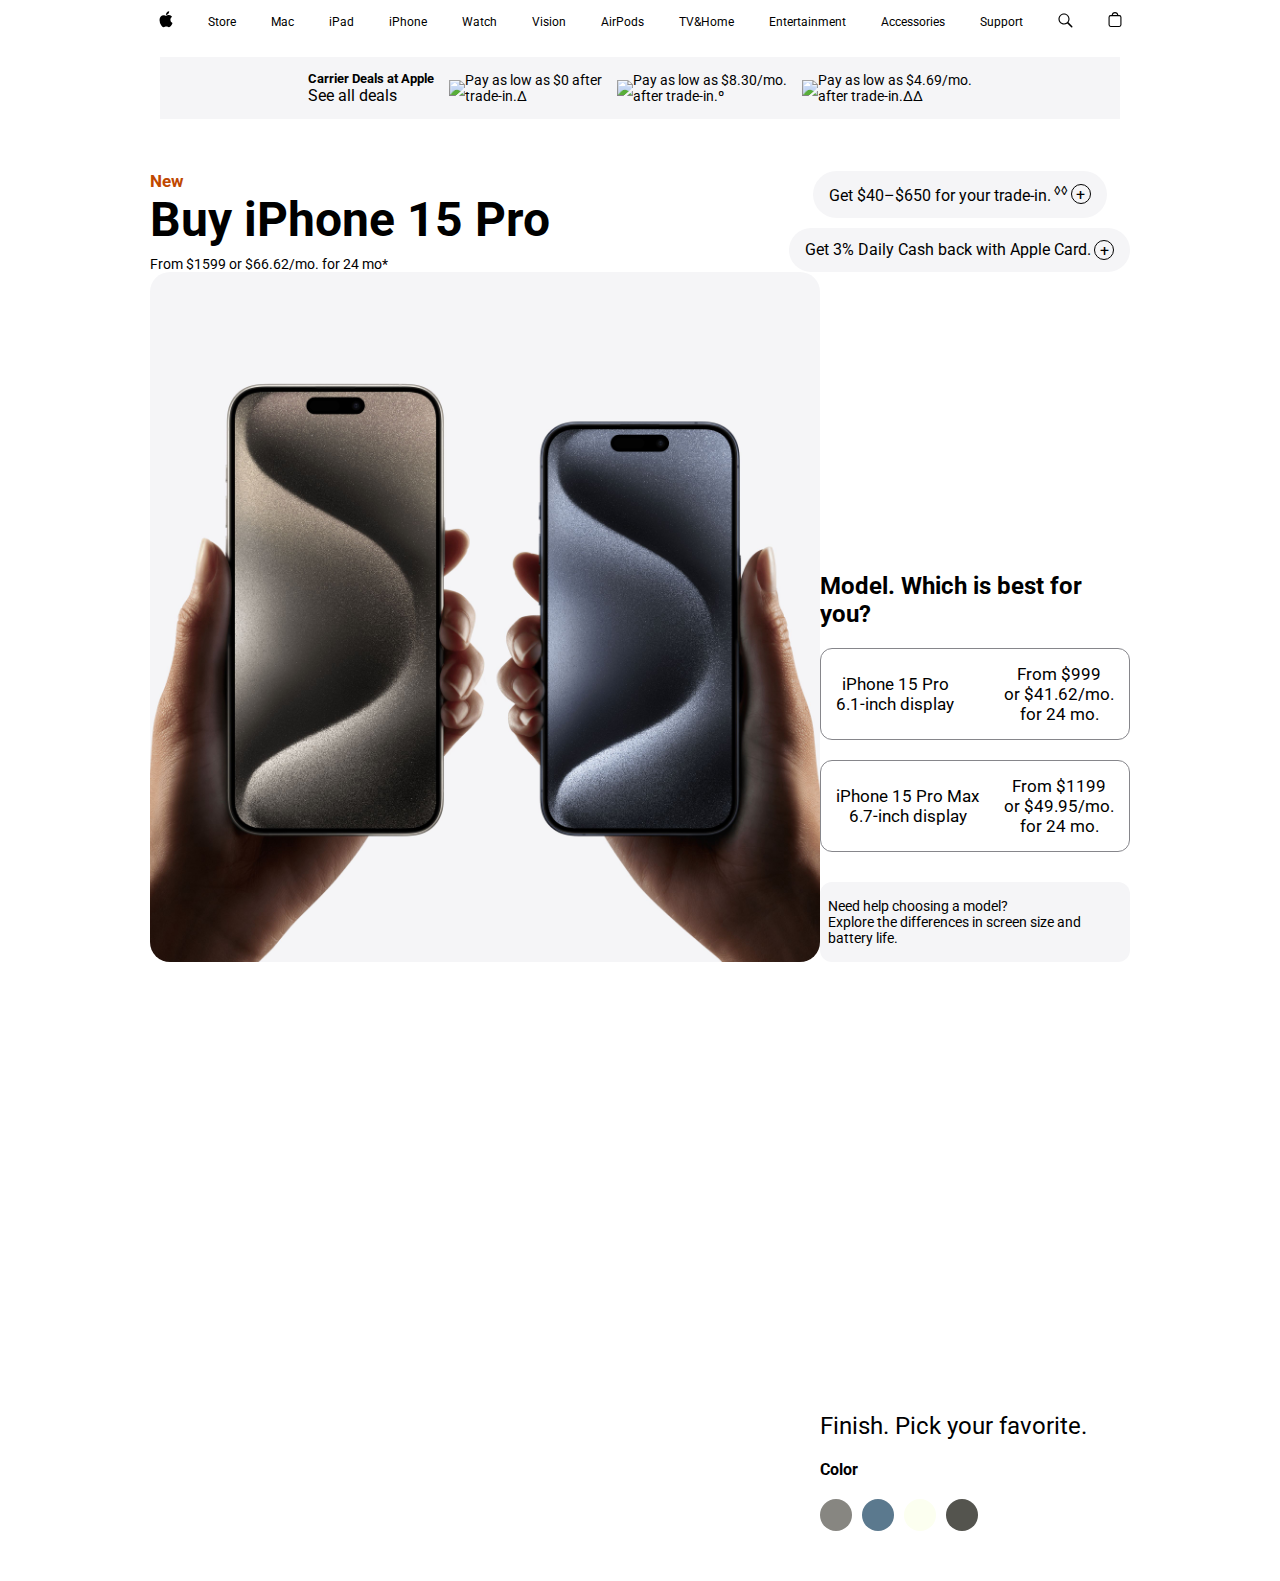
==== index.html @ 76b11230 "first commit" ====
<!DOCTYPE html>
<html lang="en">
<head>
    <meta charset="UTF-8">
    <meta name="viewport" content="width=device-width, initial-scale=1.0">
    <link href="https://fonts.googleapis.com/css2?family=Roboto:wght@100;300;400;500;700;900&display=swap" rel="stylesheet">
    <title>Shakhzod</title>
    <link rel="stylesheet" href="./style.css">
</head>
<body>

    <section class="header">
        <div class="wrapper">
            <div class="container">
            <a href="#"><svg height="44" viewBox="0 0 14 44" width="14" xmlns="http://www.w3.org/2000/svg">
                <path d="m13.0729 17.6825a3.61 3.61 0 0 0 -1.7248 3.0365 3.5132 3.5132 0 0 0 2.1379 3.2223 8.394 8.394 0 0 1 -1.0948 2.2618c-.6816.9812-1.3943 1.9623-2.4787 1.9623s-1.3633-.63-2.613-.63c-1.2187 0-1.6525.6507-2.644.6507s-1.6834-.9089-2.4787-2.0243a9.7842 9.7842 0 0 1 -1.6628-5.2776c0-3.0984 2.014-4.7405 3.9969-4.7405 1.0535 0 1.9314.6919 2.5924.6919.63 0 1.6112-.7333 2.8092-.7333a3.7579 3.7579 0 0 1 3.1604 1.5802zm-3.7284-2.8918a3.5615 3.5615 0 0 0 .8469-2.22 1.5353 1.5353 0 0 0 -.031-.32 3.5686 3.5686 0 0 0 -2.3445 1.2084 3.4629 3.4629 0 0 0 -.8779 2.1585 1.419 1.419 0 0 0 .031.2892 1.19 1.19 0 0 0 .2169.0207 3.0935 3.0935 0 0 0 2.1586-1.1368z"></path></svg></a>
            <a href="#">Store</a>
            <a href="#">Mac</a>
            <a href="#">iPad</a>
            <a href="#">iPhone</a>
            <a href="#">Watch</a>
            <a href="#">Vision</a>
            <a href="#">AirPods</a>
            <a href="#">TV&Home</a>
            <a href="#">Entertainment</a>
            <a href="#">Accessories</a>
            <a href="#">Support</a>

            <a href=""><svg xmlns="http://www.w3.org/2000/svg" width="15px" height="44px" viewBox="0 0 15 44">
                <path d="M14.298,27.202l-3.87-3.87c0.701-0.929,1.122-2.081,1.122-3.332c0-3.06-2.489-5.55-5.55-5.55c-3.06,0-5.55,2.49-5.55,5.55 c0,3.061,2.49,5.55,5.55,5.55c1.251,0,2.403-0.421,3.332-1.122l3.87,3.87c0.151,0.151,0.35,0.228,0.548,0.228 s0.396-0.076,0.548-0.228C14.601,27.995,14.601,27.505,14.298,27.202z M1.55,20c0-2.454,1.997-4.45,4.45-4.45 c2.454,0,4.45,1.997,4.45,4.45S8.454,24.45,6,24.45C3.546,24.45,1.55,22.454,1.55,20z"></path>
              </svg></a>
            <a href=""><span class="globalnav-image-regular"><svg height="44" viewBox="0 0 14 44" width="14" xmlns="http://www.w3.org/2000/svg">
                <path d="m11.3535 16.0283h-1.0205a3.4229 3.4229 0 0 0 -3.333-2.9648 3.4229 3.4229 0 0 0 -3.333 2.9648h-1.02a2.1184 2.1184 0 0 0 -2.117 2.1162v7.7155a2.1186 2.1186 0 0 0 2.1162 2.1167h8.707a2.1186 2.1186 0 0 0 2.1168-2.1167v-7.7155a2.1184 2.1184 0 0 0 -2.1165-2.1162zm-4.3535-1.8652a2.3169 2.3169 0 0 1 2.2222 1.8652h-4.4444a2.3169 2.3169 0 0 1 2.2222-1.8652zm5.37 11.6969a1.0182 1.0182 0 0 1 -1.0166 1.0171h-8.7069a1.0182 1.0182 0 0 1 -1.0165-1.0171v-7.7155a1.0178 1.0178 0 0 1 1.0166-1.0166h8.707a1.0178 1.0178 0 0 1 1.0164 1.0166z"></path></svg></span></a>
        </div>

            <div class="header__info">
                <div class="header__info__item1">
                    <h5>Carrier Deals at Apple</h5> 
                    <a href="#">See all deals</a>
                </div>
                <div class="header__info__item"><img class="as-carrierpromotion-ribbon-carrierlogo" src="https://store.storeimages.cdn-apple.com/4982/as-images.apple.com/is/desktop-bfe-iphone-step1-bugatti-banner-att?wid=48&amp;hei=48&amp;fmt=png-alpha&amp;.v=1658193314821">
                    <p>Pay as low as $0 after <br> trade-in.Δ</p>
                </div>
                <div class="header__info__item"><img class="as-carrierpromotion-ribbon-carrierlogo" src="https://store.storeimages.cdn-apple.com/4982/as-images.apple.com/is/desktop-bfe-iphone-step1-bugatti-banner-tmobile?wid=48&amp;hei=48&amp;fmt=png-alpha&amp;.v=1658193314615">
                    <p>Pay as low as $8.30/mo. <br> after trade-in.º</p>
                </div>
                <div class="header__info__item"><img class="as-carrierpromotion-ribbon-carrierlogo" src="https://store.storeimages.cdn-apple.com/4982/as-images.apple.com/is/desktop-bfe-iphone-step1-bugatti-banner-verizon?wid=48&amp;hei=48&amp;fmt=png-alpha&amp;.v=1658193314762">
                    <p>Pay as low as $4.69/mo. <br> after trade-in.ΔΔ</p>
                </div>
            </div>
        </div>
    </section>

    <section class="header__bottom">
        <div class="header__bottom__wrapper">
            <h6>New</h6>
            <h1>Buy iPhone 15 Pro</h1>
            <p>From $1599 or $66.62/mo. for 24 mo*</p>
        </div>
            <div class="buttons">
                <button><a data-slot-name="tradeIn" data-feature-name="Astro Link" data-display-name="AOS: overlay/iphone_step1/tradein" role="button" data-ase-loader="buyflow-info-overlay-loader" data-ase-rerender="" data-ase-loader-action="load"  href="/shop/browse/overlay/iphone_step1/tradein">
                Get  
                $40–$650 for your trade-in.<sup><span class="visuallyhidden"> </span>◊◊</sup></a><div class="div">+</div></button>
            <button type="button" class="as-buttonlink" data-buyflow-messages-overlay="ribbon" data-buyflow-messages-metrics-info="value prop - daily cash" id="as-buyflowmessages-trigger-valueprop">Get 3% Daily Cash back with Apple Card. <div class="div">+</div></button>
            </div>
            
    </section>

    <section class="main">
        <div class="left__main">
            
        </div>
        <div class="right__main">
            <h2>Model. Which is best for you?</h2>
            <button>
                <div class="btn_div_left"><p>iPhone 15 Pro <br> 6.1-inch display</p></div>
                <div class="btn_div_right"><p>From $999 <br> or $41.62/mo. <br> for 24 mo.</p></div>
            </button>
            <button>
                <div class="btn_div_left"><p>iPhone 15 Pro Max <br> 6.7-inch display</p></div>
                <div class="btn_div_right"><p>From $1199 <br> or $49.95/mo. <br> for 24 mo.</p></div>
            </button>
            <div class="button">
                <p>Need help choosing a model? <br> Explore the differences in screen size and <br> battery life.</p>
            </div>

            <div class="color">
                <p>Finish. Pick your favorite.</p>
                <h4>Color</h4>
                <div class="circle">
                    <div class="circle1"></div>
                    <div class="circle2"></div>
                    <div class="circle3"></div>
                    <div class="circle4"></div>
                </div>
                
            </div>
        </div>
    </section>
    <script src="./script.js"></script>
</body>
</html>
---- style.css ----
* {
    padding: 0;
    margin: 0;
    box-sizing: border-box;
    font-family: 'Roboto', sans-serif;
}

img {
    max-width: 100%;
    max-height: 100%;
}

a {
    text-decoration: none;
    color: #000;
}

body {
    padding: 0 150px;
    padding-bottom: 50px;
}

.container {
    height: 44px;
    display: flex;
    align-items: center;
    justify-content: center;
    gap: 35px;
    font-size: 12px;
}


.header__info {
    width: 960px;
    display: flex;
    align-items: center;
    justify-content: center;
    gap: 15px;
    padding: 14px 0;
    background: #f5f5f7;
    margin: 0 auto;
    margin-top: 13px;
}
.header__info__item {
    display: flex;
    align-items: center;
    font-size: 14px;
}

.header__bottom {
    display: flex;
    align-items: center;
    justify-content: space-between;
    padding-top: 52px;
}

.header__bottom__wrapper h6 {
    font-size: 17px;
    color: #bf4800;
}

h1 {
    font-size: 48px;
    padding-bottom: 8px;
}

.header__bottom__wrapper p {
    font-size: 14px;
}
.buttons {
    display: flex;
    align-items: center;
    justify-content: end;
    flex-direction: column;
    gap: 10px;
}

.buttons button {
    display: flex;
    align-items: center;
    background: #f5f5f7;
    border: none;
    border-radius: 35px;
    font-size: inherit;
    color: black;
    gap: 3px;
    padding: 12px 16px;
}

.div {
    border: 1px solid #000;
    border-radius: 50%;
    width: 20px;
    height: 20px;
}

.div:hover {
    background: #000;
    color: #f5f5f7;
}

.main {
    display: flex;
    justify-content: space-between;
}

.img1 {
    width: 1200px;
    height: 690px;
    background-image: url(./img/img1.jpg);
    border-radius: 20px;
    position: sticky;
    top: 10px;
    margin-top: 0;
    background-position: center;
    background-size: cover;
    cursor: pointer;
}

.img2 {
    width: 1200px;
    height: 690px;
    background-image: url(./img/img2.jpg);
    border-radius: 20px;
    position: sticky;
    top: 10px;
    margin-top: 0;
    background-position: center;
    background-size: cover;
    cursor: pointer;
}

.img3 {
    width: 1200px;
    height: 690px;
    background-image: url(./img/img3.jpg);
    border-radius: 20px;
    position: sticky;
    top: 10px;
    margin-top: 0;
    background-position: center;
    background-size: cover;
    cursor: pointer;
}

.img4 {
    width: 1200px;
    height: 690px;
    background-image: url(./img/img4.jpg);
    border-radius: 20px;
    position: sticky;
    top: 10px;
    margin-top: 0;
    background-position: center;
    background-size: cover;
    cursor: pointer;
}



.left__main {
    width: 1200px;
    height: 690px;
    background-image: url(./img/img.jpg);
    border-radius: 20px;
    position: sticky;
    top: 10px;
    margin-top: 0;
    background-position: center;
    background-size: cover;
}


.right__main {
    display: flex;
    flex-direction: column;
    margin-top: 300px;
}

.button {
    width: 310px;
    background: #f5f5f7;
    border: none;
    border-radius: 12px;
    font-size: 14px;
    color: black;
    padding: 16px 8px;
    cursor: pointer;
    margin-top: 30px;
}

.right__main button {
    width: 310px;
    display: flex;
    align-items: center;
    justify-content: space-between;
    background-color: hsla(0,0%,100%,.8);
    border: 1px solid #86868b;
    border-radius: 12px;
    font-size: 17px;
    padding: 15px;
    cursor: pointer;
    margin-top: 20px;
}

.color {
    display: flex;
    align-items: start;
    flex-direction: column;
    margin-top: 450px;
}

.circle {
    display: flex;
    align-items: center;
    justify-content: center;
    gap: 10px;
    margin-top: 20px;
}
.circle1 {
    width: 32px;
    height: 32px;
    background-color: #878681;
    border-radius: 50%;
    cursor: pointer;
}
.circle2 {
    width: 32px;
    height: 32px;
    background-color: #5B798E;
    border-radius: 50%;
    cursor: pointer;
}
.circle3 {
    width: 32px;
    height: 32px;
    background-color: #FCFFF0;
    border-radius: 50%;
    cursor: pointer;
}
.circle4 {
    width: 32px;
    height: 32px;
    background-color: #54544e;
    border-radius: 50%;
    cursor: pointer;
}

.color p {
    font-size: 24px;
    margin-bottom: 20px;
}
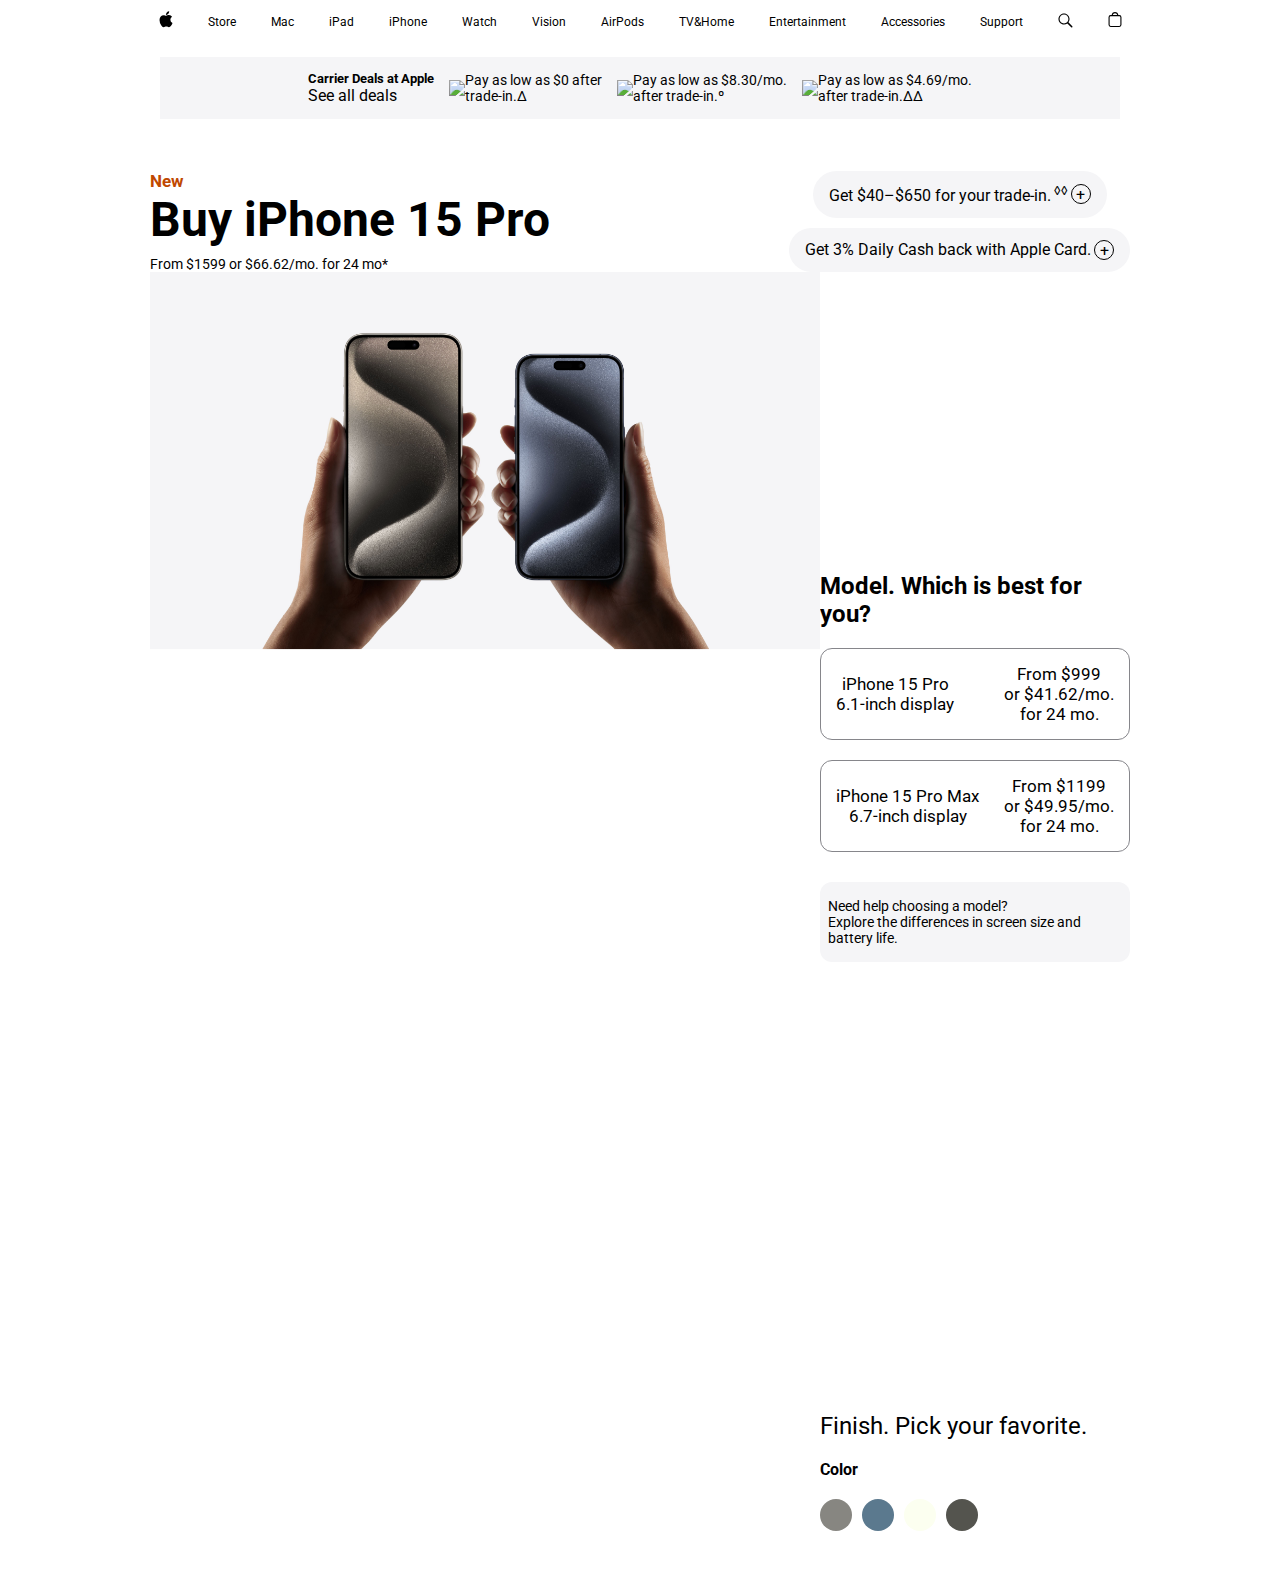
==== commit b9fcd823: "second commit" ====
--- a/index.html
+++ b/index.html
@@ -15,7 +15,7 @@
             <a href="#"><svg height="44" viewBox="0 0 14 44" width="14" xmlns="http://www.w3.org/2000/svg">
                 <path d="m13.0729 17.6825a3.61 3.61 0 0 0 -1.7248 3.0365 3.5132 3.5132 0 0 0 2.1379 3.2223 8.394 8.394 0 0 1 -1.0948 2.2618c-.6816.9812-1.3943 1.9623-2.4787 1.9623s-1.3633-.63-2.613-.63c-1.2187 0-1.6525.6507-2.644.6507s-1.6834-.9089-2.4787-2.0243a9.7842 9.7842 0 0 1 -1.6628-5.2776c0-3.0984 2.014-4.7405 3.9969-4.7405 1.0535 0 1.9314.6919 2.5924.6919.63 0 1.6112-.7333 2.8092-.7333a3.7579 3.7579 0 0 1 3.1604 1.5802zm-3.7284-2.8918a3.5615 3.5615 0 0 0 .8469-2.22 1.5353 1.5353 0 0 0 -.031-.32 3.5686 3.5686 0 0 0 -2.3445 1.2084 3.4629 3.4629 0 0 0 -.8779 2.1585 1.419 1.419 0 0 0 .031.2892 1.19 1.19 0 0 0 .2169.0207 3.0935 3.0935 0 0 0 2.1586-1.1368z"></path></svg></a>
             <a href="#">Store</a>
-            <a href="#">Mac</a>
+            <a href="file:///C:/Users/intel/OneDrive/%D0%A0%D0%B0%D0%B1%D0%BE%D1%87%D0%B8%D0%B9%20%D1%81%D1%82%D0%BE%D0%BB/DOM/mac.html">Mac</a>
             <a href="#">iPad</a>
             <a href="#">iPhone</a>
             <a href="#">Watch</a>
@@ -68,7 +68,7 @@
 
     <section class="main">
         <div class="left__main">
-            
+            <img src="./img/img.jpg" alt="">
         </div>
         <div class="right__main">
             <h2>Model. Which is best for you?</h2>
--- a/style.css
+++ b/style.css
@@ -104,64 +104,9 @@
     justify-content: space-between;
 }
 
-.img1 {
-    width: 1200px;
-    height: 690px;
-    background-image: url(./img/img1.jpg);
-    border-radius: 20px;
-    position: sticky;
-    top: 10px;
-    margin-top: 0;
-    background-position: center;
-    background-size: cover;
-    cursor: pointer;
-}
-
-.img2 {
-    width: 1200px;
-    height: 690px;
-    background-image: url(./img/img2.jpg);
-    border-radius: 20px;
-    position: sticky;
-    top: 10px;
-    margin-top: 0;
-    background-position: center;
-    background-size: cover;
-    cursor: pointer;
-}
-
-.img3 {
-    width: 1200px;
-    height: 690px;
-    background-image: url(./img/img3.jpg);
-    border-radius: 20px;
-    position: sticky;
-    top: 10px;
-    margin-top: 0;
-    background-position: center;
-    background-size: cover;
-    cursor: pointer;
-}
-
-.img4 {
-    width: 1200px;
-    height: 690px;
-    background-image: url(./img/img4.jpg);
-    border-radius: 20px;
-    position: sticky;
-    top: 10px;
-    margin-top: 0;
-    background-position: center;
-    background-size: cover;
-    cursor: pointer;
-}
-
-
-
 .left__main {
     width: 1200px;
     height: 690px;
-    background-image: url(./img/img.jpg);
     border-radius: 20px;
     position: sticky;
     top: 10px;
